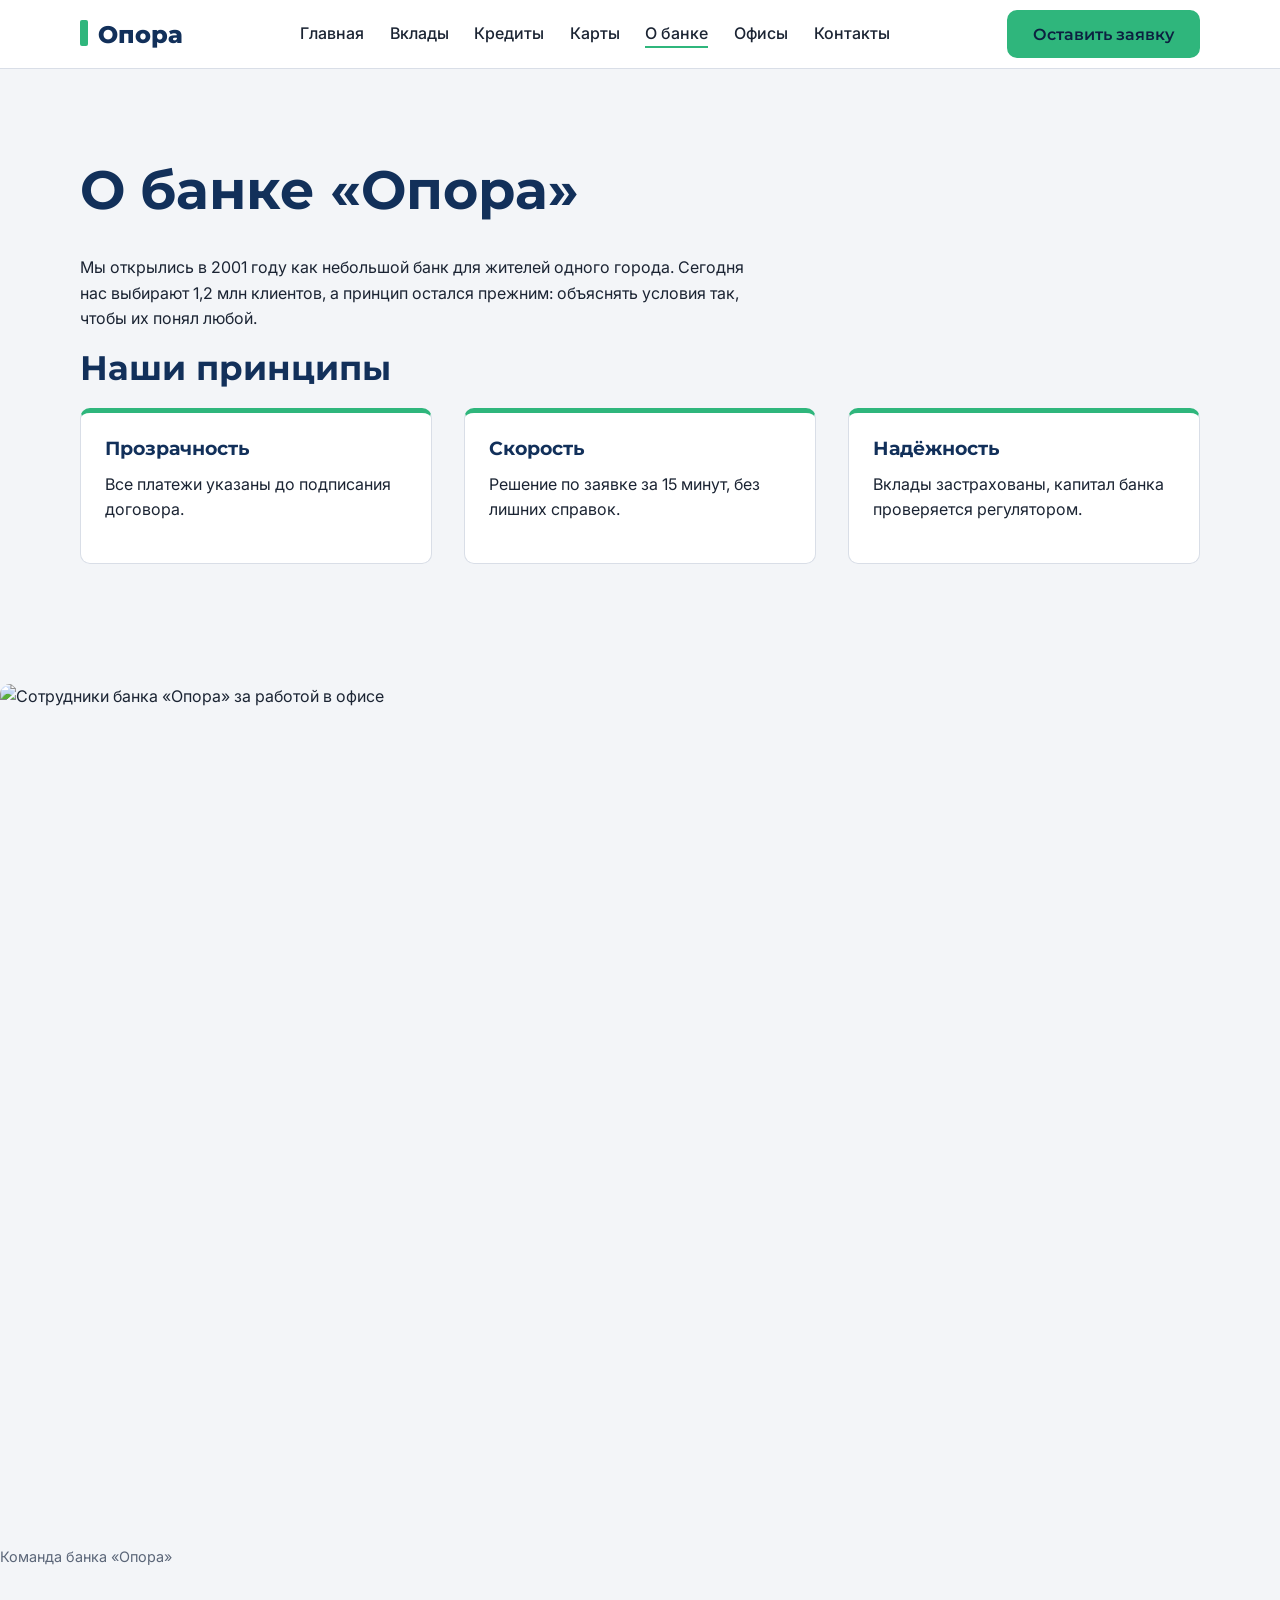
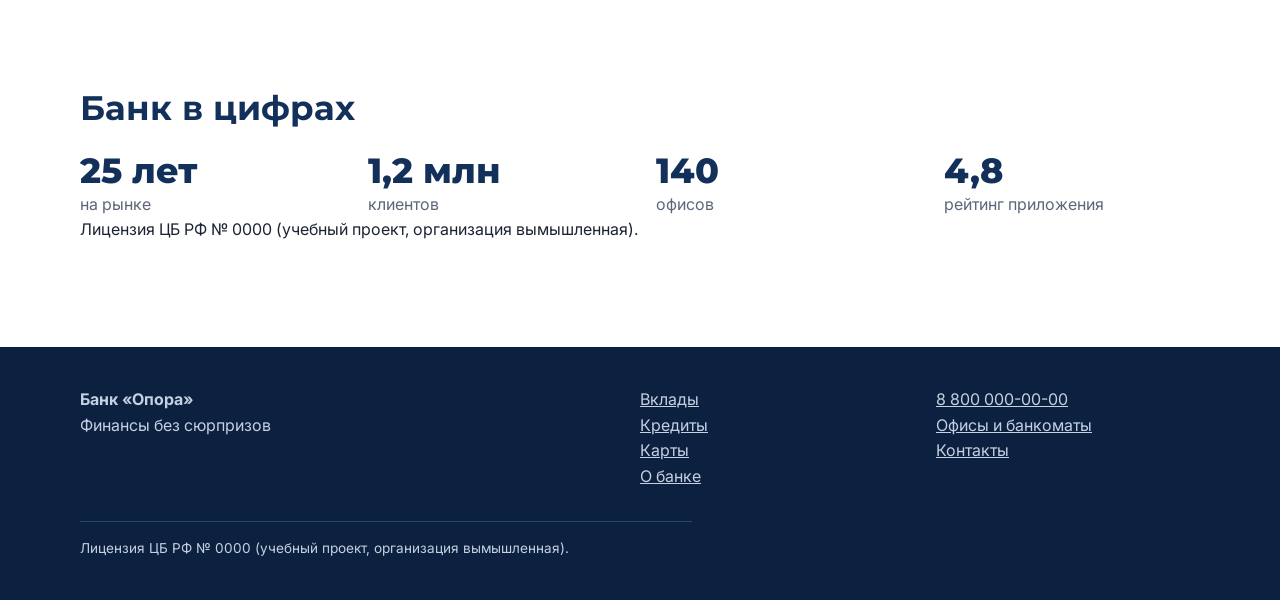
==== about.html @ 125a6b94 "Add files via upload" ====
<!DOCTYPE html>
<html lang="ru">
<head>
  <meta charset="UTF-8">
  <meta name="viewport" content="width=device-width, initial-scale=1">
  <title>О банке «Опора» — 25 лет на рынке, лицензия, ценности</title>
  <meta name="description" content="Банк «Опора» работает 25 лет: 1,2 млн клиентов, 140 офисов. Узнайте о ценностях банка, лицензии и принципах работы.">
  <meta name="keywords" content="о банке, лицензия ЦБ, история банка, надёжный банк">
  <link rel="preconnect" href="https://fonts.googleapis.com">
  <link rel="preconnect" href="https://fonts.gstatic.com" crossorigin>
  <link rel="stylesheet" href="https://fonts.googleapis.com/css2?family=Inter:wght@400;500&family=Montserrat:wght@600;700;800&display=swap">
  <link rel="stylesheet" href="style.css">
  <!-- Yandex.Metrika counter -->
<script type="text/javascript">
    (function(m,e,t,r,i,k,a){
        m[i]=m[i]||function(){(m[i].a=m[i].a||[]).push(arguments)};
        m[i].l=1*new Date();
        for (var j = 0; j < document.scripts.length; j++) {if (document.scripts[j].src === r) { return; }}
        k=e.createElement(t),a=e.getElementsByTagName(t)[0],k.async=1,k.src=r,a.parentNode.insertBefore(k,a)
    })(window, document,'script','https://mc.yandex.ru/metrika/tag.js?id=113597679', 'ym');

    ym(113597679, 'init', {ssr:true, webvisor:true, clickmap:true, ecommerce:"dataLayer", referrer: document.referrer, url: location.href, accurateTrackBounce:true, trackLinks:true});
</script>
<noscript><div><img src="https://mc.yandex.ru/watch/113597679" style="position:absolute; left:-9999px;" alt="" /></div></noscript>
<!-- /Yandex.Metrika counter -->
 <script>
  window.dataLayer = window.dataLayer || [];
  function gtag(){dataLayer.push(arguments);}
  gtag('js', new Date());
  gtag('config', 'G-KY3PJBNXJ1');
</script>
</head>
<body>

<header class="header">
  <div class="container header__inner">
    <a class="logo" href="index.html">Опора</a>
    <button class="burger" type="button" aria-label="Открыть меню" aria-expanded="false">☰</button>
    <nav class="nav" aria-label="Основное меню">
      <ul class="nav__list">
        <li><a class="nav__link" href="index.html">Главная</a></li>
        <li><a class="nav__link" href="deposits.html">Вклады</a></li>
        <li><a class="nav__link" href="credits.html">Кредиты</a></li>
        <li><a class="nav__link" href="cards.html">Карты</a></li>
        <li><a class="nav__link nav__link--active" href="about.html">О банке</a></li>
        <li><a class="nav__link" href="offices.html">Офисы</a></li>
        <li><a class="nav__link" href="contacts.html">Контакты</a></li>
      </ul>
    </nav>
    <a class="btn header__cta" href="contacts.html">Оставить заявку</a>
  </div>
</header>

<main>
  <section class="section">
    <div class="container">
      <h1>О банке «Опора»</h1>
      <p>Мы открылись в 2001 году как небольшой банк для жителей одного города. Сегодня нас выбирают 1,2 млн клиентов, а принцип остался прежним: объяснять условия так, чтобы их понял любой.</p>
      <h2>Наши принципы</h2>
      <div class="cards">
        <article class="card"><h3>Прозрачность</h3><p>Все платежи указаны до подписания договора.</p></article>
        <article class="card"><h3>Скорость</h3><p>Решение по заявке за 15 минут, без лишних справок.</p></article>
        <article class="card"><h3>Надёжность</h3><p>Вклады застрахованы, капитал банка проверяется регулятором.</p></article>
      </div>
    </div>
  </section>
  <figure class="media">
  <img src="images/team.webp"
       alt="Сотрудники банка «Опора» за работой в офисе"
       width="1200" height="800" loading="lazy">
  <figcaption>Команда банка «Опора»</figcaption>
</figure>
  <section class="section section--white">
    <div class="container">
      <h2>Банк в цифрах</h2>
      <dl class="stats">
        <div><dt class="stats__label">на рынке</dt><dd class="stats__value">25 лет</dd></div>
        <div><dt class="stats__label">клиентов</dt><dd class="stats__value">1,2 млн</dd></div>
        <div><dt class="stats__label">офисов</dt><dd class="stats__value">140</dd></div>
        <div><dt class="stats__label">рейтинг приложения</dt><dd class="stats__value">4,8</dd></div>
      </dl>
      <p>Лицензия ЦБ РФ № 0000 (учебный проект, организация вымышленная).</p>
    </div>
  </section>
</main>

<footer class="footer">
  <div class="container footer__inner">
    <div><strong>Банк «Опора»</strong><p>Финансы без сюрпризов</p></div>
    <ul class="footer__list">
      <li><a href="deposits.html">Вклады</a></li>
      <li><a href="credits.html">Кредиты</a></li>
      <li><a href="cards.html">Карты</a></li>
      <li><a href="about.html">О банке</a></li>
    </ul>
    <ul class="footer__list">
      <li><a href="tel:+78000000000">8 800 000-00-00</a></li>
      <li><a href="offices.html">Офисы и банкоматы</a></li>
      <li><a href="contacts.html">Контакты</a></li>
    </ul>
    <p class="footer__small">Лицензия ЦБ РФ № 0000 (учебный проект, организация вымышленная).</p>
  </div>
</footer>

<script src="script.js"></script>
</body>
</html>
---- style.css ----
/* ==========================================================
   Банк «Опора» — общий файл стилей (учебный проект)
   Методология: БЭМ (блок__элемент--модификатор)
   ========================================================== */

/* ---------- 1. Переменные (CSS custom properties) ---------- */
:root {
  --navy: #12305a;
  --navy-dark: #0c2140;
  --green: #2fb67c;
  --bg: #f3f5f8;
  --white: #ffffff;
  --text: #1b2433;
  --muted: #5b6678;
  --line: #d9dee7;
  --radius: 10px;
  --container: 1120px;
  /* clamp(мин, предпочтительное, макс) — плавный отступ без @media */
  --gap: clamp(16px, 3vw, 32px);
  --font-head: "Montserrat", Arial, sans-serif;
  --font-body: "Inter", Arial, sans-serif;
}

/* ---------- 2. Базовые стили ---------- */
*, *::before, *::after { box-sizing: border-box; }

body {
  margin: 0;
  font-family: var(--font-body);
  font-size: 1rem;
  line-height: 1.6;
  color: var(--text);
  background: var(--bg);
}

h1, h2, h3 { font-family: var(--font-head); line-height: 1.2; color: var(--navy); margin: 0 0 .6em; }
h1 { font-size: clamp(2rem, 5vw, 3.4rem); }
h2 { font-size: clamp(1.5rem, 3vw, 2.1rem); }
h3 { font-size: 1.2rem; }
p  { margin: 0 0 1em; max-width: 68ch; } /* строка < 80 символов */

a { color: var(--navy); }

/* Видимый фокус для клавиатуры (доступность) */
:focus-visible { outline: 3px solid var(--green); outline-offset: 2px; }

.container { width: min(100% - 2 * var(--gap), var(--container)); margin-inline: auto; }
.section { padding-block: clamp(40px, 7vw, 88px); }
.section--white { background: var(--white); }

/* ---------- 3. Кнопки ---------- */
.btn {
  display: inline-block;
  padding: .8em 1.5em;
  border: 2px solid var(--green);
  border-radius: var(--radius);
  background: var(--green);
  color: var(--navy-dark);
  font: 600 1rem var(--font-head);
  text-decoration: none;
  cursor: pointer;
  transition: transform .15s, background .15s;
}
.btn:hover  { background: #27a06c; transform: translateY(-2px); }
.btn:active { transform: translateY(0); }
.btn--ghost { background: transparent; color: var(--white); border-color: var(--white); }
.btn--ghost:hover { background: rgba(255, 255, 255, .15); }

/* ---------- 4. Шапка и навигация ---------- */
.header { background: var(--white); border-bottom: 1px solid var(--line); position: sticky; top: 0; z-index: 10; }
.header__inner { display: flex; align-items: center; justify-content: space-between; gap: var(--gap); min-height: 68px; }

.logo { font: 800 1.5rem var(--font-head); color: var(--navy); text-decoration: none; }
/* Псевдоэлемент: зелёная «опора» перед названием */
.logo::before {
  content: ""; display: inline-block; width: 8px; height: 1.1em;
  background: var(--green); margin-right: .4em; vertical-align: -.15em; border-radius: 2px;
}

.nav__list { display: flex; gap: clamp(12px, 2vw, 28px); list-style: none; margin: 0; padding: 0; }
.nav__link { text-decoration: none; color: var(--text); font-weight: 500; padding-block: .3em; position: relative; }
/* Подчёркивание, растущее при наведении */
.nav__link::after {
  content: ""; position: absolute; left: 0; bottom: 0; height: 2px; width: 0;
  background: var(--green); transition: width .2s;
}
.nav__link:hover::after, .nav__link--active::after { width: 100%; }

.burger { display: none; background: none; border: 0; font-size: 1.8rem; color: var(--navy); cursor: pointer; }

/* ---------- 5. Герой (главный экран) ---------- */
.hero { background: var(--navy); color: var(--white); overflow: hidden; }
.hero__inner { display: grid; grid-template-columns: 1.3fr 1fr; align-items: center; gap: var(--gap); }
.hero h1 { color: var(--white); }
.hero__text { font-size: 1.15rem; color: #d5deec; }
.hero__actions { display: flex; flex-wrap: wrap; gap: 12px; margin-top: 1.5em; }

/* Три «опоры» разной высоты — рисуем чистым CSS, без картинок */
.pillars { display: flex; align-items: flex-end; justify-content: center; gap: 14px; height: 300px; }
.pillars__bar {
  width: 56px; background: var(--green); border-radius: 6px 6px 0 0;
  transform-origin: bottom;
  animation: grow 1s ease-out both; /* единственная анимация при загрузке */
}
.pillars__bar:nth-child(1) { height: 45%;  animation-delay: .1s; opacity: .55; }
.pillars__bar:nth-child(2) { height: 70%;  animation-delay: .3s; opacity: .8; }
.pillars__bar:nth-child(3) { height: 100%; animation-delay: .5s; }

@keyframes grow { from { transform: scaleY(0); } to { transform: scaleY(1); } }

/* ---------- 6. Карточки продуктов ---------- */
.cards { display: grid; grid-template-columns: repeat(auto-fit, minmax(240px, 1fr)); gap: var(--gap); }
.card { background: var(--white); border: 1px solid var(--line); border-radius: var(--radius); padding: 24px; border-top: 5px solid var(--green); }
.card__rate { font: 700 2rem var(--font-head); color: var(--navy); margin: 0; }
.card:hover { box-shadow: 0 8px 24px rgba(18, 48, 90, .12); }

/* ---------- 7. Список преимуществ и цифры ---------- */
.features { list-style: none; padding: 0; margin: 0; display: grid; gap: 12px; }
.features__item { padding-left: 1.6em; position: relative; }
.features__item::before { content: "✓"; position: absolute; left: 0; color: var(--green); font-weight: 800; }

.stats { display: grid; grid-template-columns: repeat(auto-fit, minmax(140px, 1fr)); gap: var(--gap); margin: 0; }
/* В HTML сначала термин (dt), на экране сверху значение */
.stats > div { display: flex; flex-direction: column-reverse; }
.stats__value { font: 800 2.2rem var(--font-head); color: var(--navy); margin: 0; }
.stats__label { margin: 0; color: var(--muted); }

/* Текст только для скринридеров */
.visually-hidden { position: absolute; width: 1px; height: 1px; overflow: hidden; clip-path: inset(50%); white-space: nowrap; }

/* ---------- 8. Таблицы ---------- */
.table-wrap { overflow-x: auto; } /* таблица прокручивается внутри, страница — нет */
.table { width: 100%; border-collapse: collapse; background: var(--white); }
.table th, .table td { padding: 12px 16px; text-align: left; border-bottom: 1px solid var(--line); }
.table thead th { background: var(--navy); color: var(--white); }
.table tbody tr:nth-child(even) { background: var(--bg); } /* зебра */
.table tbody tr:hover { background: #e4f5ed; }

/* ---------- 9. Формы и калькулятор ---------- */
.form { display: grid; gap: 16px; max-width: 520px; }
.form__field { display: grid; gap: 6px; font-weight: 500; }
.form__input {
  padding: .7em .9em; border: 1px solid var(--line); border-radius: var(--radius);
  font: inherit; background: var(--white);
}
.form__input:focus { border-color: var(--navy); }
.form__input:invalid:not(:placeholder-shown) { border-color: #c0392b; } /* ошибка */
.form__check { display: flex; gap: 8px; align-items: flex-start; font-weight: 400; font-size: .9rem; }
.form__msg { min-height: 1.5em; font-weight: 600; color: #1d7a52; margin: 0; }

.calc { display: grid; grid-template-columns: 1fr 1fr; gap: var(--gap); align-items: start; }
.calc__result { background: var(--navy); color: var(--white); border-radius: var(--radius); padding: 28px; }
.calc__total { font: 800 clamp(1.8rem, 4vw, 2.6rem) var(--font-head); margin: .2em 0; }
.calc__result p { color: #d5deec; margin: 0; }

/* ---------- 10. Шаги и FAQ ---------- */
.steps { counter-reset: step; list-style: none; padding: 0; display: grid; gap: 16px; }
.steps__item { counter-increment: step; padding-left: 56px; position: relative; }
.steps__item::before {
  content: counter(step); position: absolute; left: 0; top: 0;
  width: 40px; height: 40px; border-radius: 50%; background: var(--navy); color: var(--white);
  display: grid; place-items: center; font: 700 1.1rem var(--font-head);
}

.faq__item { background: var(--white); border: 1px solid var(--line); border-radius: var(--radius); padding: 14px 18px; margin-bottom: 10px; }
.faq__q { font-weight: 600; cursor: pointer; }
.faq__item[open] { border-color: var(--green); }

/* ---------- 11. Подвал ---------- */
.footer { background: var(--navy-dark); color: #c5d0e2; padding-block: 40px; }
.footer__inner { display: grid; grid-template-columns: 2fr 1fr 1fr; gap: var(--gap); }
.footer a { color: #c5d0e2; }
.footer__list { list-style: none; padding: 0; margin: 0; }
.footer__small { grid-column: 1 / -1; font-size: .85rem; border-top: 1px solid #2a4469; padding-top: 16px; margin: 0; }

/* ---------- 12. Адаптивность (брейкпоинты 900 / 640 px) ---------- */
@media (max-width: 900px) {
  .hero__inner, .calc { grid-template-columns: 1fr; }
  .pillars { height: 180px; }
  .footer__inner { grid-template-columns: 1fr 1fr; }
}

@media (max-width: 640px) {
  .burger { display: block; }
  .nav { display: none; position: absolute; top: 68px; left: 0; right: 0; background: var(--white); border-bottom: 1px solid var(--line); padding: 12px var(--gap); }
  .nav--open { display: block; } /* класс добавляет script.js */
  .nav__list { flex-direction: column; }
  .header__cta { display: none; }
  .footer__inner { grid-template-columns: 1fr; }
}

/* Уважаем настройку «уменьшить анимацию» в системе */
@media (prefers-reduced-motion: reduce) {
  * { animation: none !important; transition: none !important; }
}

/* ---------- 13. Дополнения: банковская карта (cards.html) ---------- */
.bankcard {
  position: relative; aspect-ratio: 1.586; /* пропорции реальной карты */
  border-radius: 14px; padding: 20px; color: var(--white);
  background: var(--navy); display: flex; align-items: flex-end;
  font: 600 1.1rem var(--font-head); transition: transform .25s;
}
.bankcard:hover { transform: rotate(-2deg) translateY(-4px); }
/* Чип карты */
.bankcard::before {
  content: ""; position: absolute; top: 22px; left: 20px;
  width: 44px; height: 32px; border-radius: 6px; background: #e6c97a;
}
/* Круг-логотип в углу */
.bankcard::after {
  content: ""; position: absolute; top: 20px; right: 20px;
  width: 30px; height: 30px; border-radius: 50%; background: var(--green);
}
.bankcard--green { background: #1d7a52; }
.bankcard--dark  { background: var(--navy-dark); }
.bankcard--green::after, .bankcard--dark::after { background: var(--white); }
.card__media { margin-bottom: 16px; }

/* ---------- 14. Картинки с подписью (адаптивные) ---------- */
.media { margin: var(--gap) 0; }
.media img {
  display: block;
  width: 100%;        /* тянется по ширине контейнера */
  height: auto;       /* высота считается по пропорциям из width/height */
  border-radius: var(--radius);
}
.media figcaption { margin-top: 8px; font-size: .9rem; color: var(--muted); }
.media--narrow { max-width: 800px; } /* для deposit-coins (800 px) */
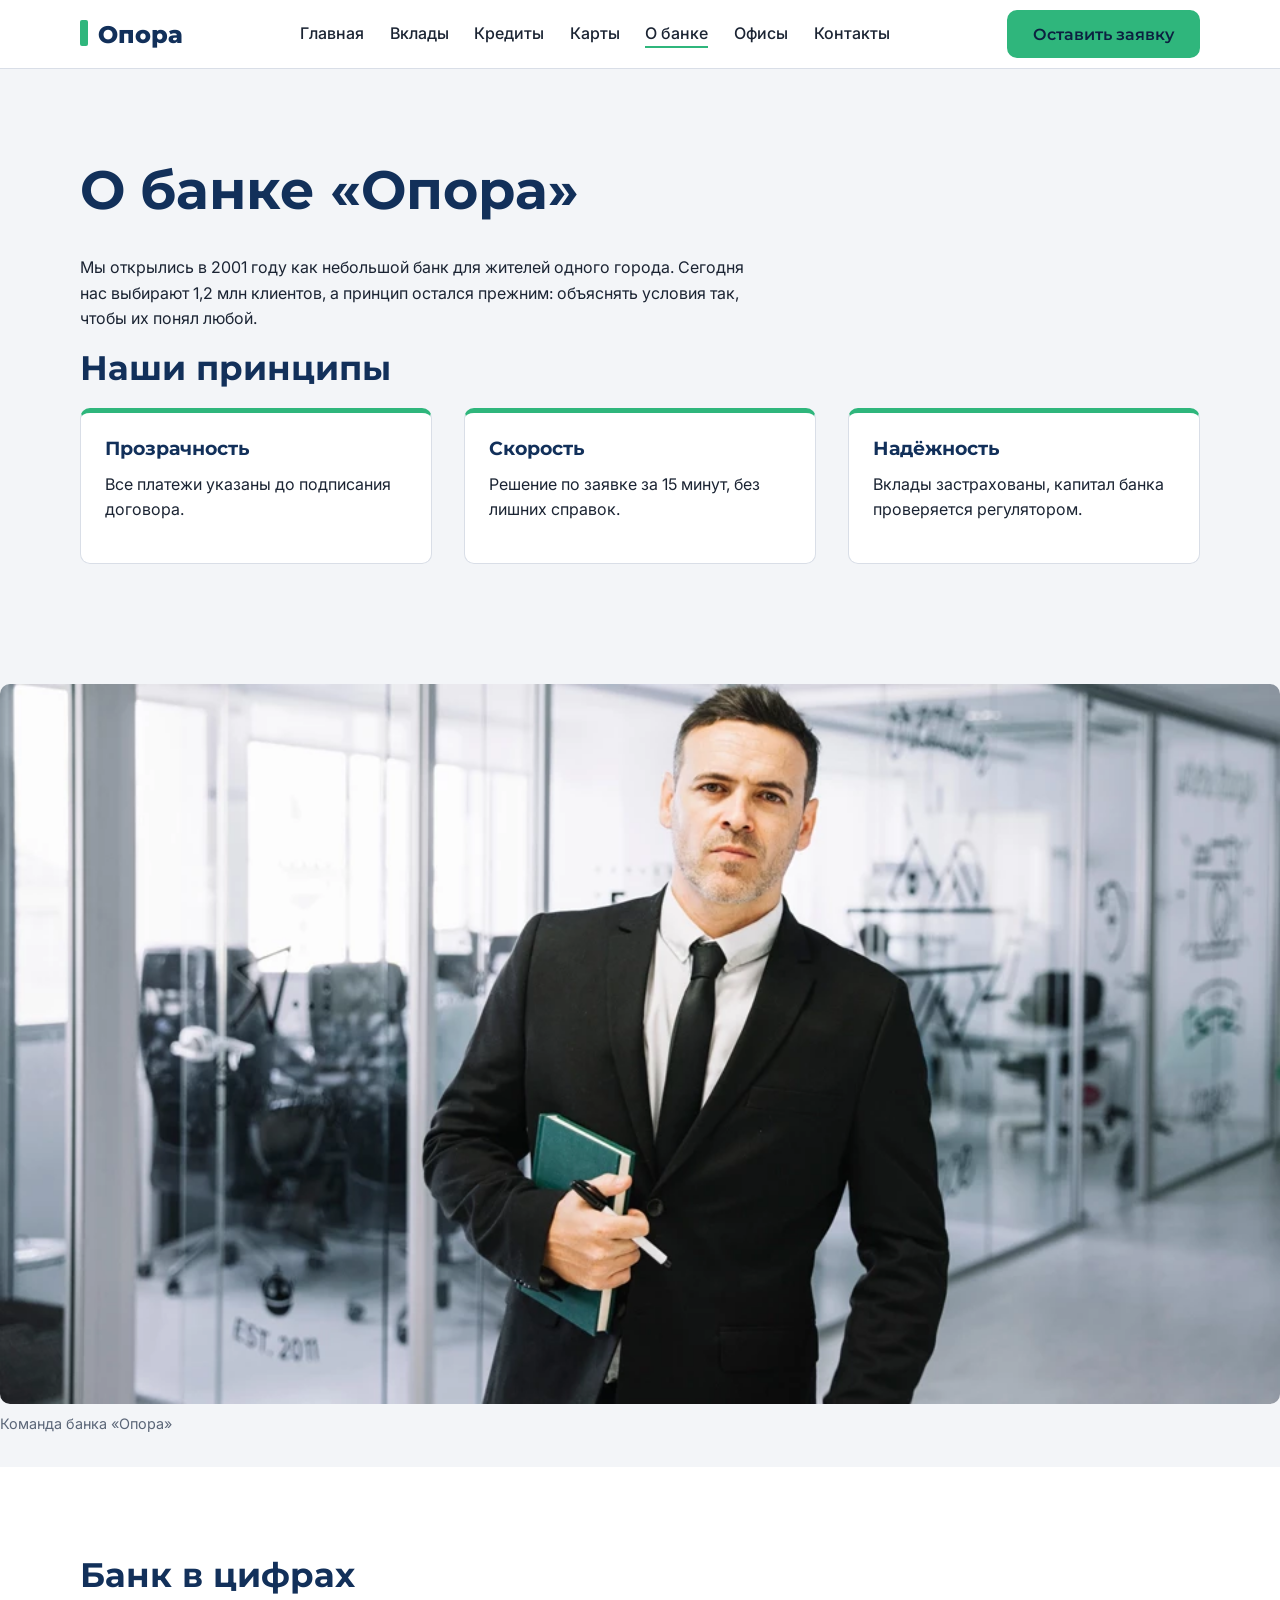
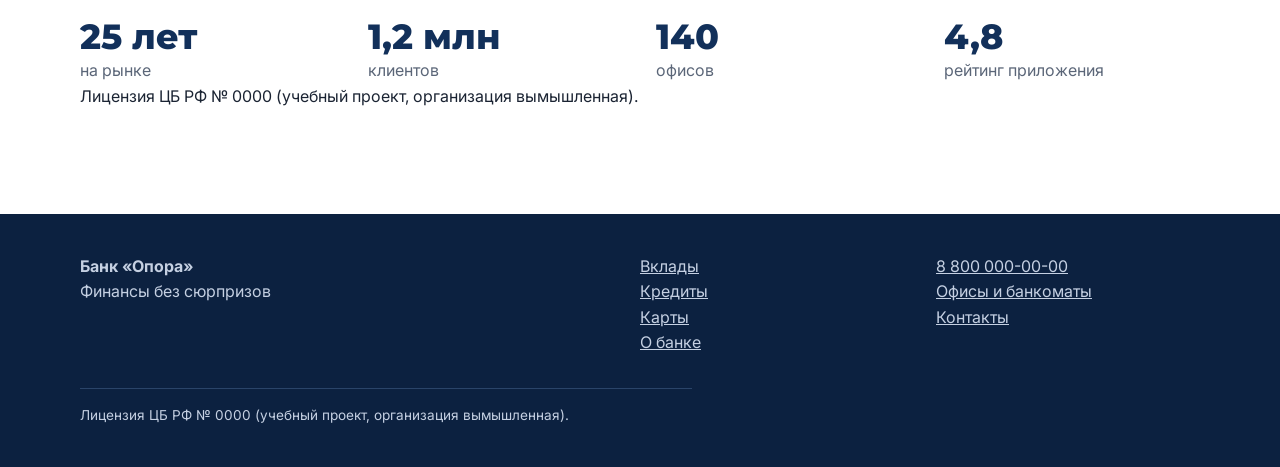
==== commit 1ebc088d: "Add files via upload" ====
--- a/about.html
+++ b/about.html
@@ -11,7 +11,7 @@
   <link rel="stylesheet" href="https://fonts.googleapis.com/css2?family=Inter:wght@400;500&family=Montserrat:wght@600;700;800&display=swap">
   <link rel="stylesheet" href="style.css">
   <!-- Yandex.Metrika counter -->
-<script type="text/javascript">
+<script>
     (function(m,e,t,r,i,k,a){
         m[i]=m[i]||function(){(m[i].a=m[i].a||[]).push(arguments)};
         m[i].l=1*new Date();
@@ -21,7 +21,7 @@
 
     ym(113597679, 'init', {ssr:true, webvisor:true, clickmap:true, ecommerce:"dataLayer", referrer: document.referrer, url: location.href, accurateTrackBounce:true, trackLinks:true});
 </script>
-<noscript><div><img src="https://mc.yandex.ru/watch/113597679" style="position:absolute; left:-9999px;" alt="" /></div></noscript>
+
 <!-- /Yandex.Metrika counter -->
  <script>
   window.dataLayer = window.dataLayer || [];
@@ -31,7 +31,7 @@
 </script>
 </head>
 <body>
-
+<noscript><div><img src="https://mc.yandex.ru/watch/113597679" style="position:absolute; left:-9999px;" alt="" ></div></noscript>
 <header class="header">
   <div class="container header__inner">
     <a class="logo" href="index.html">Опора</a>
